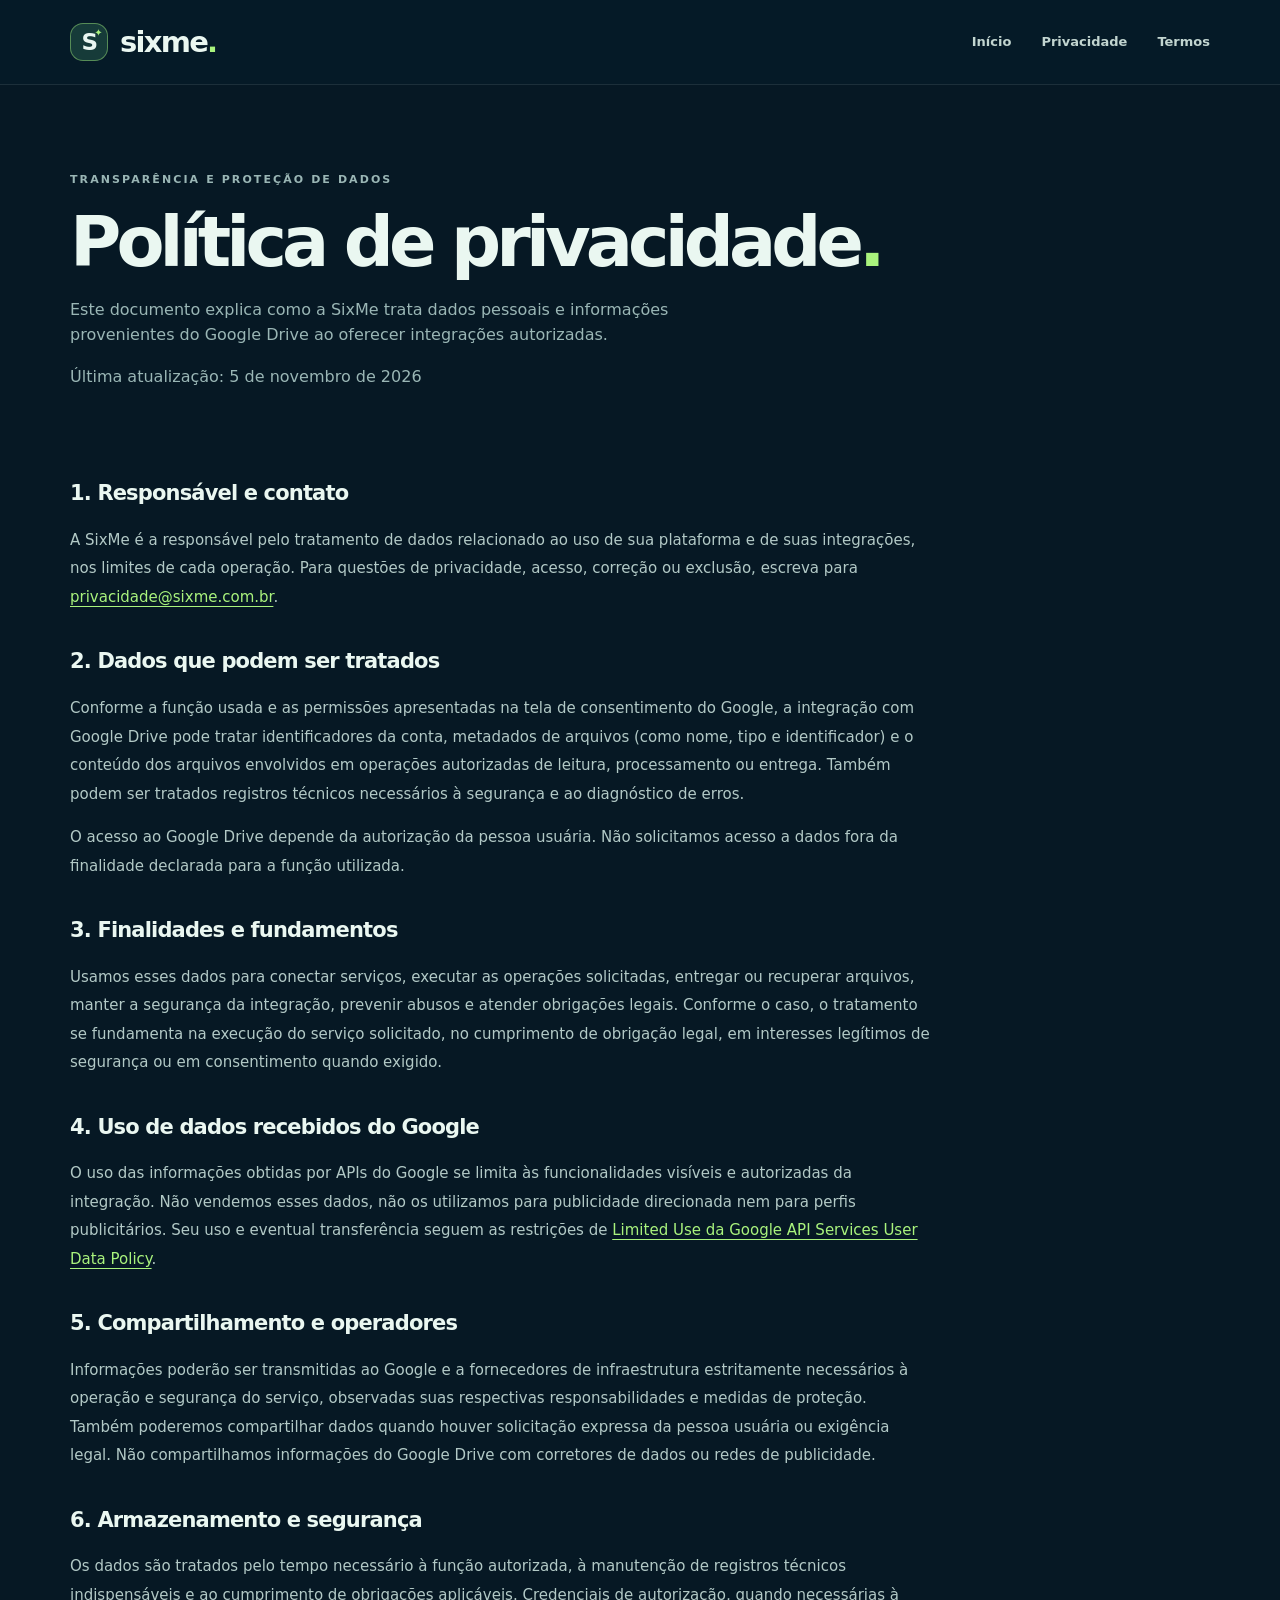
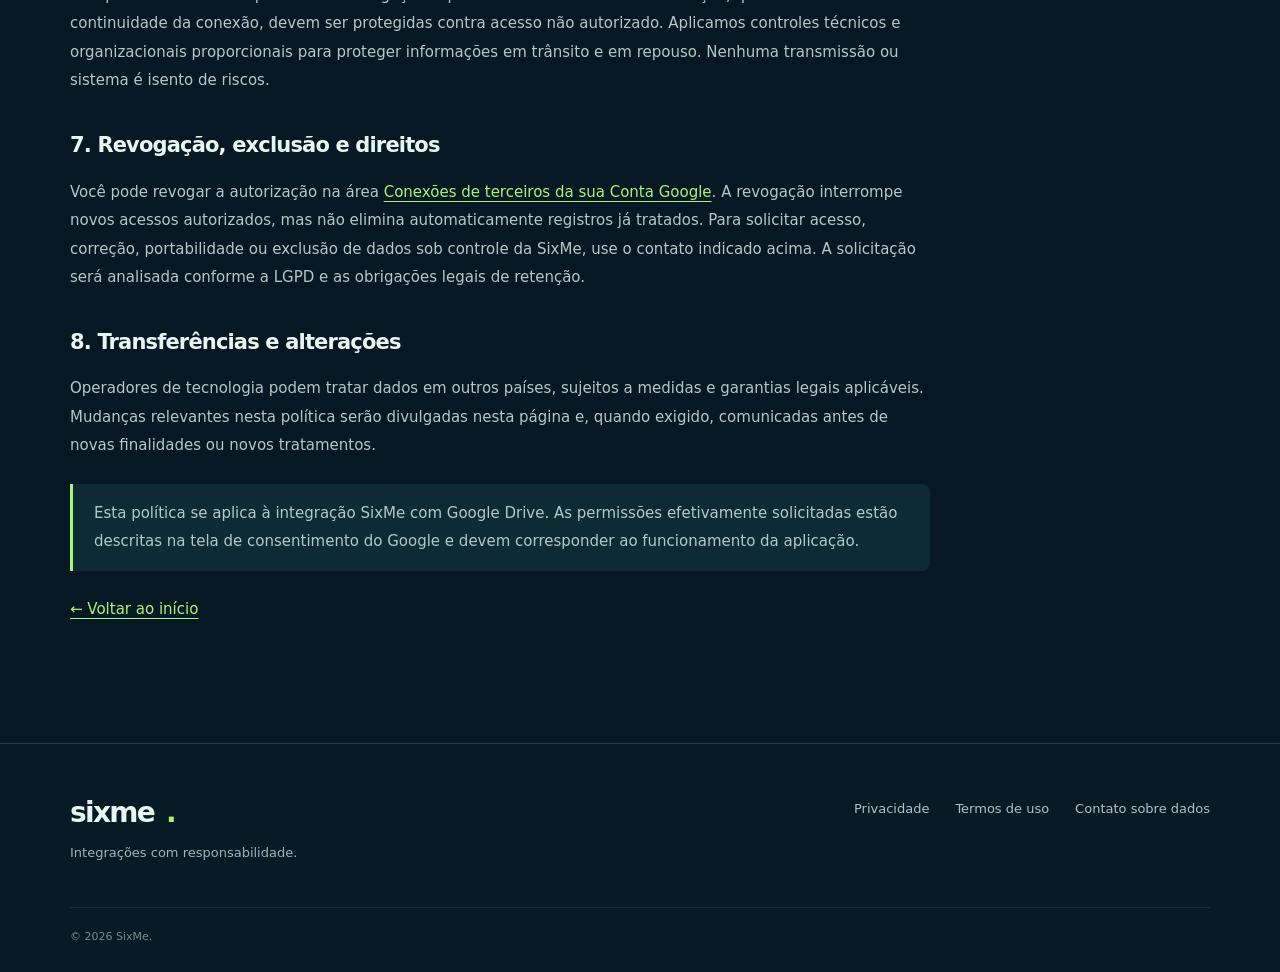
==== privacidade/index.html @ d7a19f7a "docs: publish Google Drive integration privacy policy" ====
<!doctype html>
<html lang="pt-BR">
<head><meta charset="utf-8"><meta name="viewport" content="width=device-width,initial-scale=1"><meta name="theme-color" content="#071d2b"><meta name="description" content="Política de privacidade da SixMe: tratamento de dados e integração com Google Drive."><link rel="canonical" href="https://www.sixme.com.br/privacidade/"><link rel="stylesheet" href="/assets/site.css"><title>Política de Privacidade — SixMe</title></head>
<body>
<a class="skip" href="#conteudo">Ir para o conteúdo</a>
<header class="site-header"><div class="wrap nav"><a class="brand" href="/"><span class="brand-icon" aria-hidden="true">S<span>✦</span></span><span>sixme<span class="brand-dot">.</span></span></a><nav aria-label="Navegação principal"><a href="/">Início</a><a href="/privacidade/" aria-current="page">Privacidade</a><a href="/termos/">Termos</a></nav></div></header>
<main class="wrap" id="conteudo">
<header class="legal-hero"><p class="eyebrow">Transparência e proteção de dados</p><h1>Política de privacidade<span class="brand-dot">.</span></h1><p>Este documento explica como a SixMe trata dados pessoais e informações provenientes do Google Drive ao oferecer integrações autorizadas.</p><p class="date">Última atualização: 5 de novembro de 2026</p></header>
<div class="legal">
<h2>1. Responsável e contato</h2>
<p>A SixMe é a responsável pelo tratamento de dados relacionado ao uso de sua plataforma e de suas integrações, nos limites de cada operação. Para questões de privacidade, acesso, correção ou exclusão, escreva para <a href="mailto:privacidade@sixme.com.br">privacidade@sixme.com.br</a>.</p>
<h2>2. Dados que podem ser tratados</h2>
<p>Conforme a função usada e as permissões apresentadas na tela de consentimento do Google, a integração com Google Drive pode tratar identificadores da conta, metadados de arquivos (como nome, tipo e identificador) e o conteúdo dos arquivos envolvidos em operações autorizadas de leitura, processamento ou entrega. Também podem ser tratados registros técnicos necessários à segurança e ao diagnóstico de erros.</p>
<p>O acesso ao Google Drive depende da autorização da pessoa usuária. Não solicitamos acesso a dados fora da finalidade declarada para a função utilizada.</p>
<h2>3. Finalidades e fundamentos</h2>
<p>Usamos esses dados para conectar serviços, executar as operações solicitadas, entregar ou recuperar arquivos, manter a segurança da integração, prevenir abusos e atender obrigações legais. Conforme o caso, o tratamento se fundamenta na execução do serviço solicitado, no cumprimento de obrigação legal, em interesses legítimos de segurança ou em consentimento quando exigido.</p>
<h2>4. Uso de dados recebidos do Google</h2>
<p>O uso das informações obtidas por APIs do Google se limita às funcionalidades visíveis e autorizadas da integração. Não vendemos esses dados, não os utilizamos para publicidade direcionada nem para perfis publicitários. Seu uso e eventual transferência seguem as restrições de <a href="https://developers.google.com/terms/api-services-user-data-policy" rel="noopener noreferrer">Limited Use da Google API Services User Data Policy</a>.</p>
<h2>5. Compartilhamento e operadores</h2>
<p>Informações poderão ser transmitidas ao Google e a fornecedores de infraestrutura estritamente necessários à operação e segurança do serviço, observadas suas respectivas responsabilidades e medidas de proteção. Também poderemos compartilhar dados quando houver solicitação expressa da pessoa usuária ou exigência legal. Não compartilhamos informações do Google Drive com corretores de dados ou redes de publicidade.</p>
<h2>6. Armazenamento e segurança</h2>
<p>Os dados são tratados pelo tempo necessário à função autorizada, à manutenção de registros técnicos indispensáveis e ao cumprimento de obrigações aplicáveis. Credenciais de autorização, quando necessárias à continuidade da conexão, devem ser protegidas contra acesso não autorizado. Aplicamos controles técnicos e organizacionais proporcionais para proteger informações em trânsito e em repouso. Nenhuma transmissão ou sistema é isento de riscos.</p>
<h2>7. Revogação, exclusão e direitos</h2>
<p>Você pode revogar a autorização na área <a href="https://myaccount.google.com/connections" rel="noopener noreferrer">Conexões de terceiros da sua Conta Google</a>. A revogação interrompe novos acessos autorizados, mas não elimina automaticamente registros já tratados. Para solicitar acesso, correção, portabilidade ou exclusão de dados sob controle da SixMe, use o contato indicado acima. A solicitação será analisada conforme a LGPD e as obrigações legais de retenção.</p>
<h2>8. Transferências e alterações</h2>
<p>Operadores de tecnologia podem tratar dados em outros países, sujeitos a medidas e garantias legais aplicáveis. Mudanças relevantes nesta política serão divulgadas nesta página e, quando exigido, comunicadas antes de novas finalidades ou novos tratamentos.</p>
<div class="info"><p>Esta política se aplica à integração SixMe com Google Drive. As permissões efetivamente solicitadas estão descritas na tela de consentimento do Google e devem corresponder ao funcionamento da aplicação.</p></div>
<p><a href="/">← Voltar ao início</a></p>
</div></main>
<footer><div class="wrap footer-inner"><div><a class="brand footer-brand" href="/">sixme<span class="brand-dot">.</span></a><p>Integrações com responsabilidade.</p></div><div class="footer-links"><a href="/privacidade/">Privacidade</a><a href="/termos/">Termos de uso</a><a href="mailto:privacidade@sixme.com.br">Contato sobre dados</a></div></div><div class="wrap copyright">© 2026 SixMe.</div></footer>
</body></html>
---- assets/site.css ----
:root{--bg:#061824;--panel:#0d2633;--panel2:#102d3a;--line:#25424c;--txt:#eaf7f1;--muted:#9ab6b5;--accent:#a9f37d;--accent2:#6bd8c6;--max:1140px;color-scheme:dark}
*{box-sizing:border-box}html{scroll-behavior:smooth}body{margin:0;background:var(--bg);color:var(--txt);font-family:Inter,ui-sans-serif,system-ui,-apple-system,BlinkMacSystemFont,"Segoe UI",sans-serif;line-height:1.6}a{color:inherit}a:focus-visible{outline:3px solid var(--accent);outline-offset:4px}::selection{background:var(--accent);color:var(--bg)}.wrap{width:min(calc(100% - 48px),var(--max));margin:auto}.skip{position:absolute;top:-100px;left:12px;padding:10px 16px;background:var(--accent);color:var(--bg);z-index:10}.skip:focus{top:10px}
.site-header{border-bottom:1px solid rgba(255,255,255,.09);background:#071c29d9;backdrop-filter:blur(14px);position:sticky;top:0;z-index:5}.nav{min-height:84px;display:flex;align-items:center;justify-content:space-between;gap:24px}.brand{text-decoration:none;display:inline-flex;gap:12px;align-items:center;font-size:29px;letter-spacing:-.06em;font-weight:760;line-height:1}.brand-dot{color:var(--accent)}.brand-icon{height:38px;width:38px;border:1px solid #a9f37d70;border-radius:13px;background:#163b39;display:flex;align-items:center;justify-content:center;font-size:23px;position:relative}.brand-icon span{font-size:10px;position:absolute;right:6px;top:4px;color:var(--accent)}nav{display:flex;gap:30px}nav a{font-size:13px;text-decoration:none;color:#c2d5d0;font-weight:650}nav a:hover,.footer-links a:hover{color:var(--accent)}
.hero{min-height:630px;display:grid;grid-template-columns:1.04fr .96fr;gap:45px;align-items:center;padding-top:90px;padding-bottom:96px}.eyebrow{font-size:11px;font-weight:800;letter-spacing:.19em;text-transform:uppercase;color:var(--accent);display:flex;align-items:center;gap:10px}.pulse,.note-dot{height:7px;width:7px;border-radius:50%;background:var(--accent);box-shadow:0 0 18px #a9f37dbb}.hero h1{font-size:clamp(58px,7vw,101px);line-height:.99;letter-spacing:-.085em;margin:27px 0}.hero h1 em{font-style:normal;color:var(--accent)}.lead{font-size:18px;color:var(--muted);max-width:530px;line-height:1.85}.hero-actions{display:flex;gap:26px;align-items:center;flex-wrap:wrap;margin-top:34px}.btn{display:inline-flex;justify-content:center;gap:22px;align-items:center;background:var(--accent);color:#0d241b;font-weight:800;padding:15px 21px;text-decoration:none;border-radius:9px;font-size:13px;transition:transform .15s,background .15s}.btn:hover{transform:translateY(-2px);background:#c7ffa5}.text-link{text-decoration:none;border-bottom:1px solid #597a76;padding-bottom:3px;font-size:13px;font-weight:750}.text-link:hover{color:var(--accent)}.btn-outline{background:none;border:1px solid #aacdb886;color:var(--txt);white-space:nowrap}.btn-outline:hover{background:#17382e}
.visual{height:430px;border:1px solid #29454a;border-radius:24px;background:radial-gradient(ellipse at 53% 55%,#164d49 0%,#0d2936 43%,#0a2230 80%);position:relative;overflow:hidden;box-shadow:0 30px 100px #0004}.visual:before{content:"";position:absolute;inset:0;background-image:linear-gradient(#b2ffdd08 1px,transparent 1px),linear-gradient(90deg,#b2ffdd08 1px,transparent 1px);background-size:34px 34px}.visual-glow{position:absolute;inset:100px 140px;border-radius:50%;background:#9afc7b2a;filter:blur(70px)}.flow-center{position:absolute;left:50%;top:50%;transform:translate(-50%,-50%);background:#163a36;border:1px solid #b7f59a80;border-radius:22px;display:flex;flex-direction:column;align-items:center;justify-content:center;width:156px;height:156px;box-shadow:0 0 40px #a6e98122}.flow-center>span{color:var(--accent);font-size:25px}.flow-center strong{font-size:29px;letter-spacing:-.08em}.flow-center small,.flow-tile small{color:var(--muted);font-size:10px}.flow-tile{position:absolute;z-index:1;padding:12px 14px;min-width:165px;border:1px solid #45636a;background:#0c2635;box-shadow:0 15px 28px #0004;border-radius:12px;display:flex;align-items:center;gap:12px}.flow-tile strong{display:block;font-size:12px}.flow-tile .tile-icon{display:grid;place-items:center;width:31px;height:31px;border-radius:9px;background:#a6f07b1e;color:var(--accent);font-size:20px}.tile-origin{top:50px;left:28px}.tile-drive{bottom:65px;right:24px}.flow-line{position:absolute;height:2px;background:linear-gradient(90deg,#9bfa7b88,#68b8c0);transform-origin:0 50%;opacity:.8}.line-one{width:160px;left:31%;top:37%;transform:rotate(28deg)}.line-two{width:160px;left:53%;top:67%;transform:rotate(26deg)}.flow-note{position:absolute;bottom:20px;left:26px;display:flex;align-items:center;gap:10px;font-size:10px;color:#b5e9d6}
.section{padding:80px 0 115px}.section-head{max-width:610px;margin-bottom:36px}.section-head h2,.policy-strip h2{font-size:clamp(31px,4vw,48px);letter-spacing:-.055em;line-height:1.15;margin:14px 0}.section-head p:not(.eyebrow),.policy-strip p:not(.eyebrow){color:var(--muted);font-size:16px}.feature-grid{display:grid;grid-template-columns:repeat(3,1fr);gap:16px}.feature{border:1px solid var(--line);padding:32px 27px;background:linear-gradient(140deg,#102d3a,#09212e);border-radius:14px;min-height:245px}.feature-number{font-size:12px;font-weight:800;color:var(--accent)}.feature h3{font-size:21px;letter-spacing:-.03em;margin:29px 0 8px}.feature p{color:var(--muted);font-size:13px;line-height:1.9}.policy-strip{border-radius:18px;background:#102f35;border:1px solid #2d534b;padding:38px 42px;margin-bottom:94px;display:flex;align-items:center;justify-content:space-between;gap:34px}.policy-strip p:not(.eyebrow){margin-bottom:0;max-width:590px}
footer{border-top:1px solid #213d44;background:#071b27}.footer-inner{padding:55px 0 30px;display:flex;justify-content:space-between;gap:24px}.footer-brand{font-size:28px}.footer-inner p{color:var(--muted);font-size:13px}.footer-links{display:flex;gap:26px;align-items:start;flex-wrap:wrap}.footer-links a{font-size:13px;color:#afc3c3;text-decoration:none}.copyright{padding:20px 0 27px;border-top:1px solid #17313b;color:#71908d;font-size:11px}
.legal-hero{padding:75px 0 28px;max-width:860px}.legal-hero h1{font-size:clamp(45px,6vw,70px);line-height:1.1;letter-spacing:-.07em;margin:15px 0}.legal-hero p{color:var(--muted);max-width:700px}.legal{max-width:860px;padding:10px 0 105px}.legal h2{font-size:21px;margin:34px 0 10px;letter-spacing:-.04em}.legal p,.legal li{color:#b2c9c6;font-size:15px;line-height:1.9}.legal ul{padding-left:20px}.legal a{color:var(--accent);text-underline-offset:4px}.legal .info{border-left:3px solid var(--accent);padding:15px 21px;background:#0e2a35;margin:24px 0;color:#d2e9de;border-radius:0 8px 8px 0}.legal .info p{margin:0}.legal .date{font-size:12px;color:#86aaa6}
@media(max-width:890px){.hero{grid-template-columns:1fr;padding-top:70px}.visual{max-width:600px;width:100%;margin:auto}.feature-grid{grid-template-columns:1fr}.feature{min-height:auto}.policy-strip{align-items:start;flex-direction:column}.section{padding-top:45px}}@media(max-width:560px){.wrap{width:min(calc(100% - 32px),var(--max))}.nav{min-height:72px}.brand{font-size:24px}.brand-icon{width:32px;height:32px}nav{gap:12px}nav a{font-size:11px}nav a:first-child{display:none}.hero{padding-top:52px;gap:40px}.hero h1{font-size:58px}.lead{font-size:16px}.visual{height:370px}.tile-origin{left:13px;top:30px}.tile-drive{right:9px;bottom:56px}.flow-center{width:126px;height:126px}.flow-line{display:none}.policy-strip{padding:25px}.footer-inner{flex-direction:column}.footer-links{gap:18px}.legal-hero{padding-top:50px}}
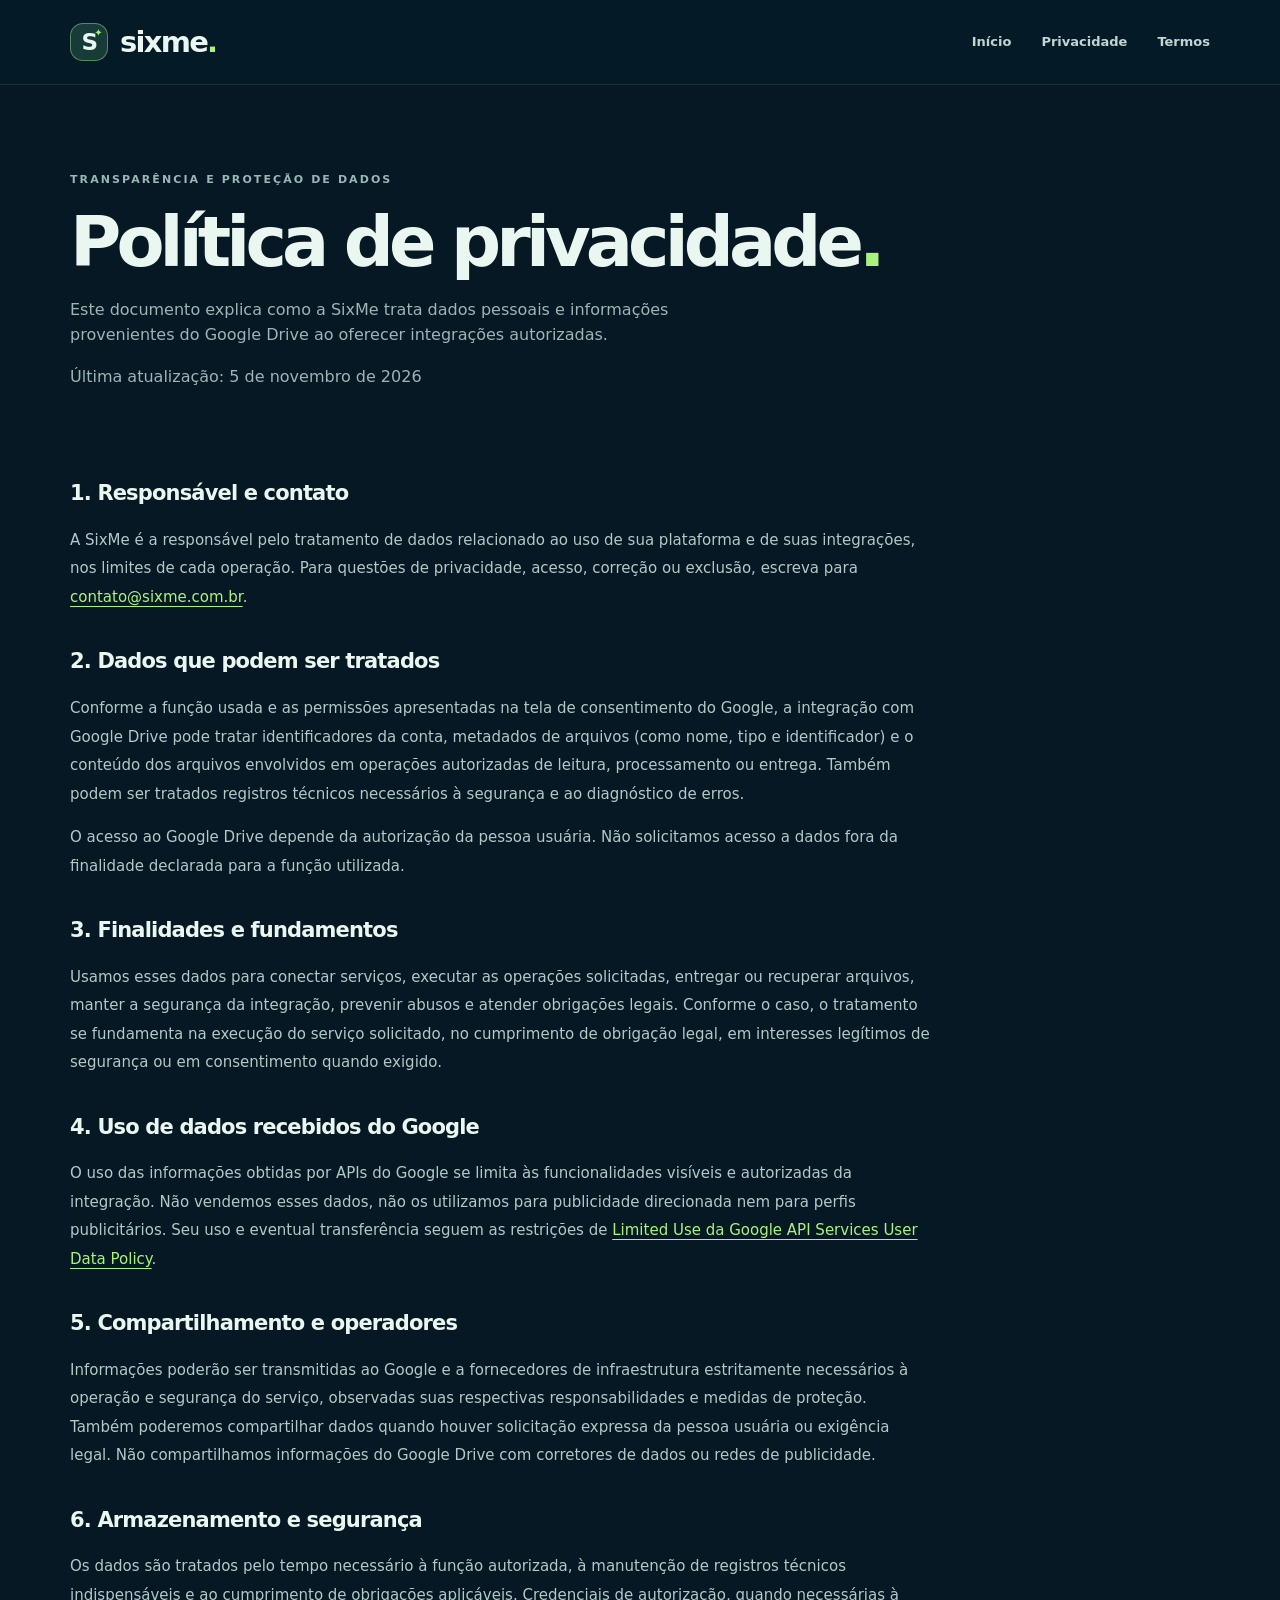
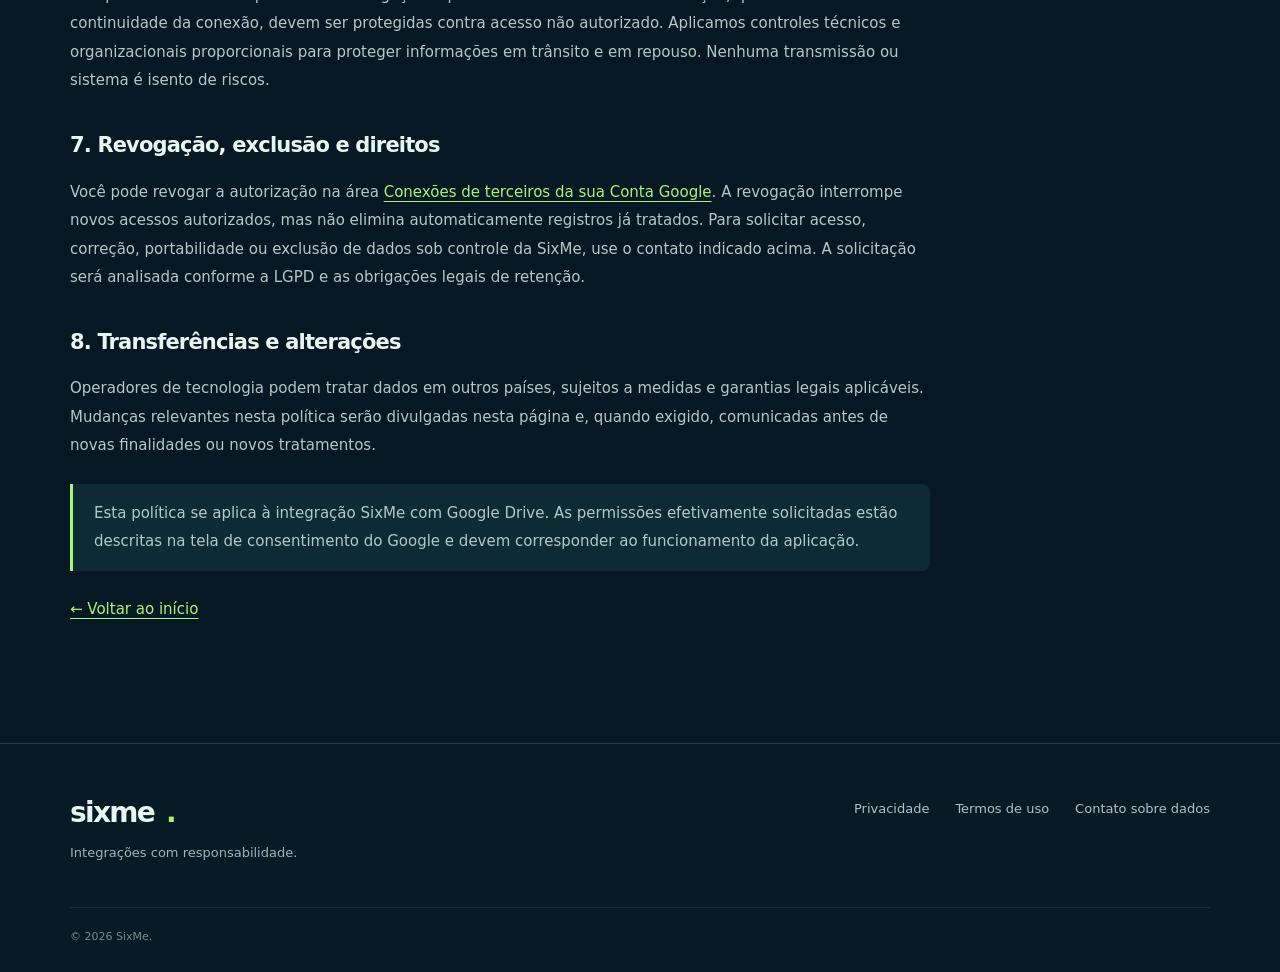
==== commit 03f8b3d7: "fix: use contato@sixme.com.br as public contact email" ====
--- a/privacidade/index.html
+++ b/privacidade/index.html
@@ -8,7 +8,7 @@
 <header class="legal-hero"><p class="eyebrow">Transparência e proteção de dados</p><h1>Política de privacidade<span class="brand-dot">.</span></h1><p>Este documento explica como a SixMe trata dados pessoais e informações provenientes do Google Drive ao oferecer integrações autorizadas.</p><p class="date">Última atualização: 5 de novembro de 2026</p></header>
 <div class="legal">
 <h2>1. Responsável e contato</h2>
-<p>A SixMe é a responsável pelo tratamento de dados relacionado ao uso de sua plataforma e de suas integrações, nos limites de cada operação. Para questões de privacidade, acesso, correção ou exclusão, escreva para <a href="mailto:privacidade@sixme.com.br">privacidade@sixme.com.br</a>.</p>
+<p>A SixMe é a responsável pelo tratamento de dados relacionado ao uso de sua plataforma e de suas integrações, nos limites de cada operação. Para questões de privacidade, acesso, correção ou exclusão, escreva para <a href="mailto:contato@sixme.com.br">contato@sixme.com.br</a>.</p>
 <h2>2. Dados que podem ser tratados</h2>
 <p>Conforme a função usada e as permissões apresentadas na tela de consentimento do Google, a integração com Google Drive pode tratar identificadores da conta, metadados de arquivos (como nome, tipo e identificador) e o conteúdo dos arquivos envolvidos em operações autorizadas de leitura, processamento ou entrega. Também podem ser tratados registros técnicos necessários à segurança e ao diagnóstico de erros.</p>
 <p>O acesso ao Google Drive depende da autorização da pessoa usuária. Não solicitamos acesso a dados fora da finalidade declarada para a função utilizada.</p>
@@ -27,5 +27,5 @@
 <div class="info"><p>Esta política se aplica à integração SixMe com Google Drive. As permissões efetivamente solicitadas estão descritas na tela de consentimento do Google e devem corresponder ao funcionamento da aplicação.</p></div>
 <p><a href="/">← Voltar ao início</a></p>
 </div></main>
-<footer><div class="wrap footer-inner"><div><a class="brand footer-brand" href="/">sixme<span class="brand-dot">.</span></a><p>Integrações com responsabilidade.</p></div><div class="footer-links"><a href="/privacidade/">Privacidade</a><a href="/termos/">Termos de uso</a><a href="mailto:privacidade@sixme.com.br">Contato sobre dados</a></div></div><div class="wrap copyright">© 2026 SixMe.</div></footer>
+<footer><div class="wrap footer-inner"><div><a class="brand footer-brand" href="/">sixme<span class="brand-dot">.</span></a><p>Integrações com responsabilidade.</p></div><div class="footer-links"><a href="/privacidade/">Privacidade</a><a href="/termos/">Termos de uso</a><a href="mailto:contato@sixme.com.br">Contato sobre dados</a></div></div><div class="wrap copyright">© 2026 SixMe.</div></footer>
 </body></html>
